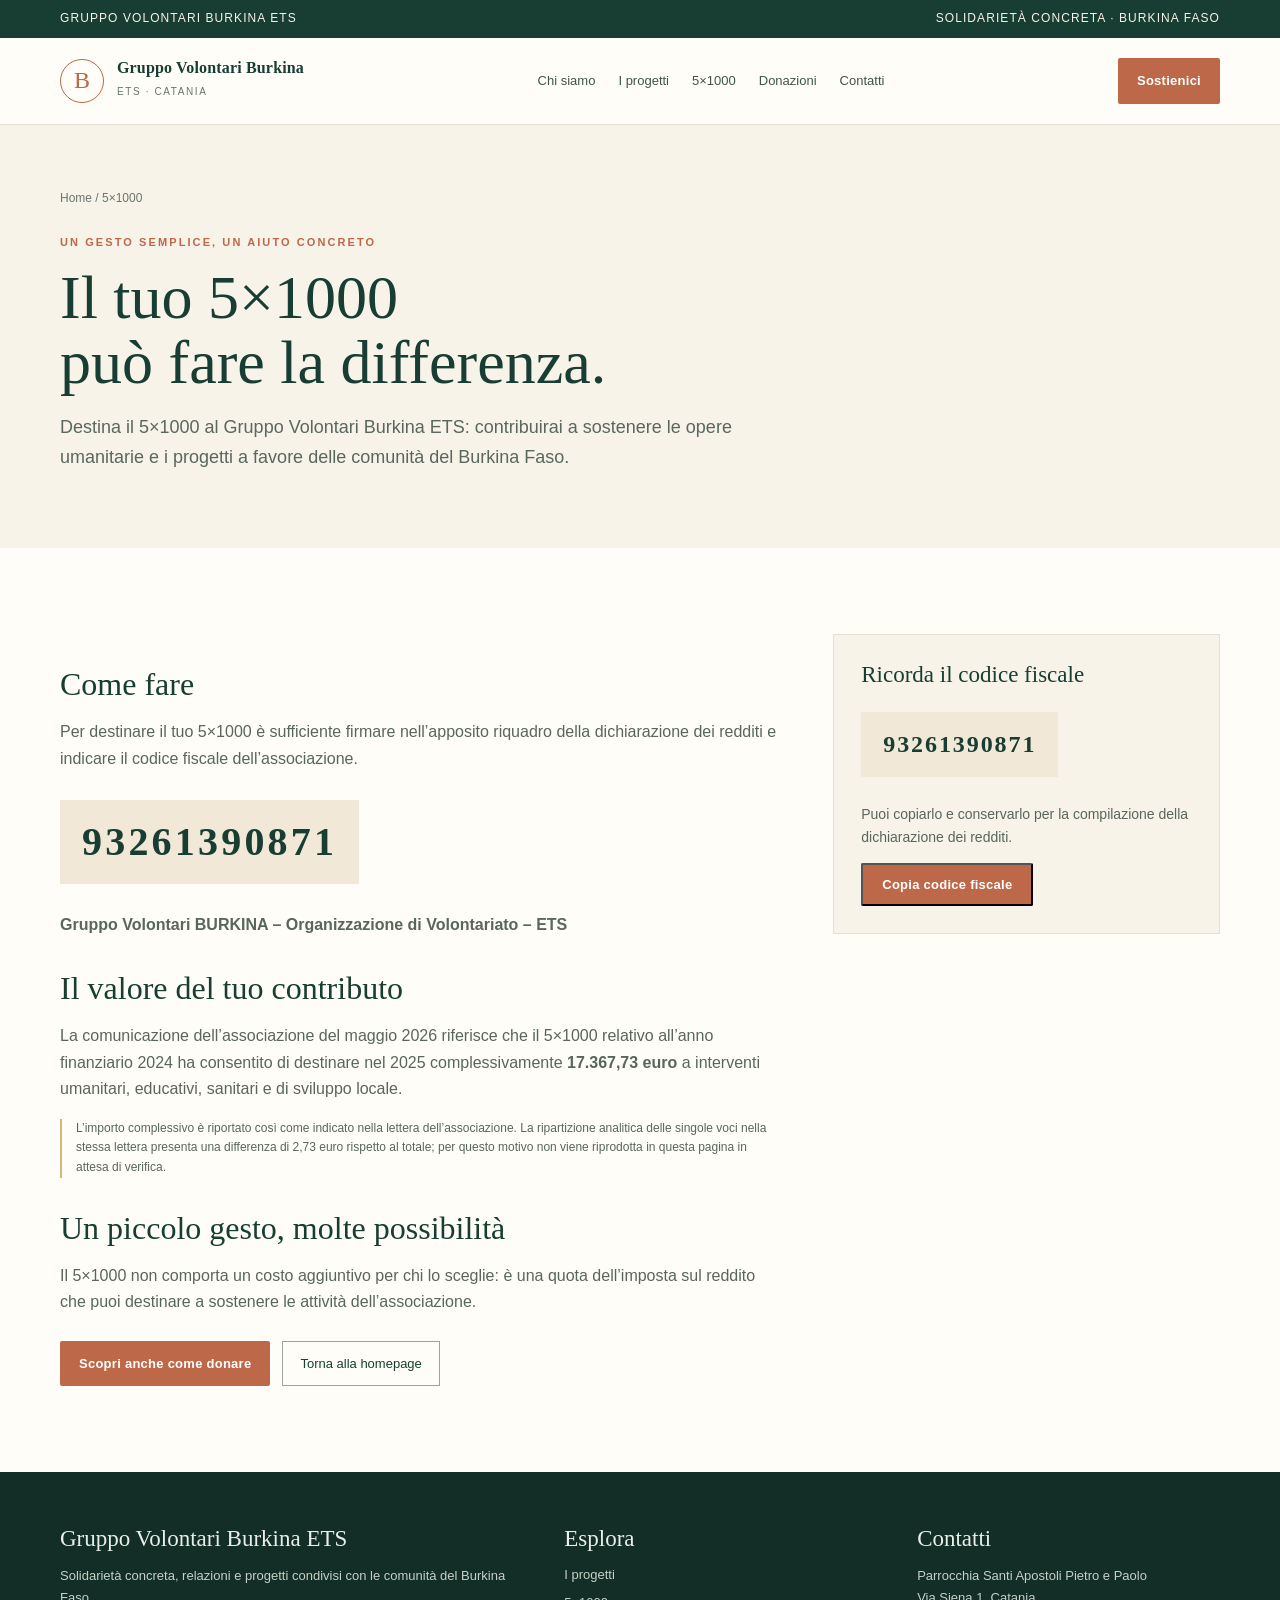
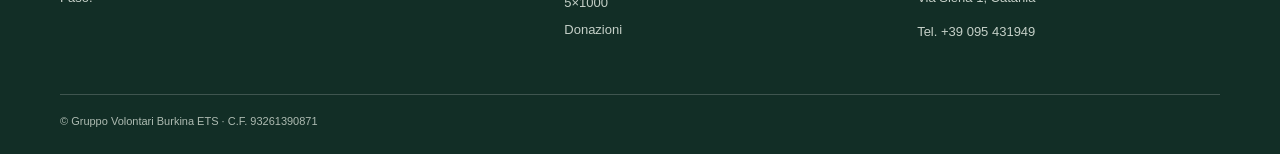
==== 5x1000.html @ f5c0a06c "Add files via upload" ====
<!doctype html><html lang="it"><head><meta charset="utf-8"><meta name="viewport" content="width=device-width, initial-scale=1"><title>5×1000 | Gruppo Volontari Burkina ETS</title><meta name="description" content="Destina il tuo 5×1000 al Gruppo Volontari Burkina ETS."><link rel="stylesheet" href="style.css"></head><body><div class="topline"><div class="wrap"><span>Gruppo Volontari Burkina ETS</span><span>Solidarietà concreta · Burkina Faso</span></div></div><header><div class="wrap nav"><a class="brand" href="index.html"><span class="mark">B</span><span><strong>Gruppo Volontari Burkina</strong><small>ETS · Catania</small></span></a><nav><a href="index.html#chi-siamo">Chi siamo</a><a href="index.html#progetti">I progetti</a><a href="5x1000.html">5×1000</a><a href="donazioni.html">Donazioni</a><a href="index.html#contatti">Contatti</a></nav><a class="nav-cta" href="donazioni.html">Sostienici</a></div></header><main><section class="page-hero"><div class="wrap"><div class="breadcrumb"><a href="index.html">Home</a> / 5×1000</div><div class="eyebrow">Un gesto semplice, un aiuto concreto</div><h1>Il tuo 5×1000<br>può fare la differenza.</h1><p>Destina il 5×1000 al Gruppo Volontari Burkina ETS: contribuirai a sostenere le opere umanitarie e i progetti a favore delle comunità del Burkina Faso.</p></div></section><section class="section"><div class="wrap content-grid"><article class="prose"><h2>Come fare</h2><p>Per destinare il tuo 5×1000 è sufficiente firmare nell’apposito riquadro della dichiarazione dei redditi e indicare il codice fiscale dell’associazione.</p><div class="tax-code">93261390871</div><p><strong>Gruppo Volontari BURKINA – Organizzazione di Volontariato – ETS</strong></p><h2>Il valore del tuo contributo</h2><p>La comunicazione dell’associazione del maggio 2026 riferisce che il 5×1000 relativo all’anno finanziario 2024 ha consentito di destinare nel 2025 complessivamente <strong>17.367,73 euro</strong> a interventi umanitari, educativi, sanitari e di sviluppo locale.</p><p class="notice">L’importo complessivo è riportato così come indicato nella lettera dell’associazione. La ripartizione analitica delle singole voci nella stessa lettera presenta una differenza di 2,73 euro rispetto al totale; per questo motivo non viene riprodotta in questa pagina in attesa di verifica.</p><h2>Un piccolo gesto, molte possibilità</h2><p>Il 5×1000 non comporta un costo aggiuntivo per chi lo sceglie: è una quota dell’imposta sul reddito che puoi destinare a sostenere le attività dell’associazione.</p><div class="action-row"><a class="btn" href="donazioni.html">Scopri anche come donare</a><a class="btn-outline" href="index.html">Torna alla homepage</a></div></article><aside class="sidebox"><h3>Ricorda il codice fiscale</h3><div class="tax-code" style="font-size:24px">93261390871</div><p>Puoi copiarlo e conservarlo per la compilazione della dichiarazione dei redditi.</p><button class="btn" onclick="navigator.clipboard.writeText('93261390871')">Copia codice fiscale</button></aside></div></section></main><footer><div class="wrap"><div class="foot-grid"><div><div class="foot-title">Gruppo Volontari Burkina ETS</div><p>Solidarietà concreta, relazioni e progetti condivisi con le comunità del Burkina Faso.</p></div><div><div class="foot-title">Esplora</div><a href="index.html#progetti">I progetti</a><a href="5x1000.html">5×1000</a><a href="donazioni.html">Donazioni</a></div><div><div class="foot-title">Contatti</div><p>Parrocchia Santi Apostoli Pietro e Paolo<br>Via Siena 1, Catania</p><p>Tel. +39 095 431949</p></div></div><div class="copyright">© Gruppo Volontari Burkina ETS · C.F. 93261390871</div></div></footer></body></html>
---- style.css ----
:root{--green:#183d32;--green2:#2f5b49;--cream:#f7f3e9;--paper:#fffdf8;--rust:#bd6848;--gold:#d8b879;--ink:#23332c;--muted:#68766d;--line:#e5e0d4;--max:1160px}
*{box-sizing:border-box}html{scroll-behavior:smooth}body{margin:0;background:var(--paper);color:var(--ink);font:16px/1.65 'Avenir Next',Avenir,'Segoe UI',sans-serif}a{color:inherit;text-decoration:none}.wrap{width:min(var(--max),calc(100% - 48px));margin:auto}
.topline{background:var(--green);color:#f8f2e6;font-size:12px;letter-spacing:.09em;text-transform:uppercase;padding:9px 0}.topline .wrap{display:flex;justify-content:space-between;gap:18px}
header{background:var(--paper);position:sticky;top:0;z-index:10;border-bottom:1px solid var(--line)}.nav{height:86px;display:flex;align-items:center;justify-content:space-between;gap:25px}.brand{display:flex;align-items:center;gap:13px}.mark{width:44px;height:44px;border:1px solid var(--rust);border-radius:50%;display:grid;place-items:center;color:var(--rust);font-family:Georgia,serif;font-size:24px}.brand strong{display:block;font:700 16px/1.2 Georgia,serif;letter-spacing:.01em;color:var(--green)}.brand small{font-size:10px;letter-spacing:.16em;text-transform:uppercase;color:var(--muted)}nav{display:flex;align-items:center;gap:23px;font-size:13px;color:#40554a}nav a:hover{color:var(--rust)}.nav-cta,.btn{display:inline-flex;align-items:center;justify-content:center;background:var(--rust);color:white;padding:12px 19px;border-radius:2px;font-size:13px;font-weight:650;letter-spacing:.02em}.nav-cta:hover,.btn:hover{background:#9f5237}
.hero{background:var(--cream);padding:64px 0 72px;overflow:hidden}.hero-grid{display:grid;grid-template-columns:1.03fr .97fr;gap:58px;align-items:center}.eyebrow{font-size:11px;letter-spacing:.19em;text-transform:uppercase;color:var(--rust);font-weight:700}.hero h1{font:500 clamp(42px,5.2vw,70px)/1.04 Georgia,serif;color:var(--green);letter-spacing:-.035em;margin:18px 0 22px}.hero h1 em{font-weight:400;color:var(--rust)}.hero p{font-size:17px;max-width:520px;color:#536258;margin:0 0 28px}.hero-actions{display:flex;gap:12px;align-items:center;flex-wrap:wrap}.btn-outline{display:inline-flex;padding:11px 17px;border:1px solid #9aa69b;color:var(--green);font-size:13px}.visual{position:relative;min-height:420px;background:#e8dfcb;display:flex;align-items:center;justify-content:center;overflow:hidden}.visual:before{content:"";position:absolute;inset:0;background:linear-gradient(135deg,rgba(24,61,50,.15),transparent 55%),radial-gradient(ellipse at 70% 25%,#d6b78b 0 12%,transparent 13%),linear-gradient(155deg,#d9c6a4,#b9c2a5 55%,#8c9b7c)}.photo-note{position:relative;z-index:1;background:rgba(255,253,248,.91);padding:17px 21px;max-width:260px;text-align:center;color:var(--green);box-shadow:0 12px 40px #203b2b20}.photo-note b{display:block;font:500 19px Georgia,serif;margin-bottom:5px}.photo-note span{font-size:11px;color:var(--muted)}
.section{padding:86px 0}.section-head{max-width:680px;margin-bottom:38px}.section-head h2{font:500 clamp(32px,4vw,48px)/1.1 Georgia,serif;color:var(--green);margin:12px 0}.section-head p{color:var(--muted);margin:0}.intro{display:grid;grid-template-columns:.8fr 1.2fr;gap:70px;align-items:start}.intro-quote{font:italic 25px/1.35 Georgia,serif;color:var(--rust);border-left:2px solid var(--gold);padding-left:23px}.intro-copy p{margin-top:0;color:#59675e}
.projects{background:var(--cream)}.cards{display:grid;grid-template-columns:repeat(3,1fr);gap:18px}.project{background:var(--paper);border:1px solid var(--line)}.project-img{height:185px;display:grid;place-items:center;background:linear-gradient(135deg,#e4d8c2,#c5cdb6);position:relative;color:#425a4b}.project-img.alt{background:linear-gradient(135deg,#d7c5ad,#b5c4bd)}.project-img.warm{background:linear-gradient(135deg,#e7d4b7,#c99b79)}.project-img span{font-size:11px;letter-spacing:.1em;text-transform:uppercase;background:#fffdf0d9;padding:9px 13px}.project-body{padding:22px 23px 25px}.project-body h3{font:500 23px Georgia,serif;color:var(--green);margin:0 0 9px}.project-body p{font-size:14px;color:var(--muted);margin:0 0 15px}.more{font-size:12px;color:var(--rust);font-weight:700;letter-spacing:.05em;text-transform:uppercase}
.impact{background:var(--green);color:#f8f3e9;padding:70px 0}.impact h2{font:500 40px/1.1 Georgia,serif;margin:10px 0 32px}.stats{display:grid;grid-template-columns:repeat(4,1fr);gap:22px}.stat{border-top:1px solid #ffffff55;padding-top:18px}.stat strong{font:500 45px Georgia,serif;color:#e5c58a;display:block}.stat span{font-size:13px;color:#e2e7df}
.story-grid{display:grid;grid-template-columns:1fr 1fr;gap:24px}.story-photo{min-height:280px;background:linear-gradient(135deg,#d7c6a8,#9eaa8f);display:grid;place-items:center}.story-photo span{background:#fffdf0e8;padding:10px 14px;font-size:11px;letter-spacing:.1em;text-transform:uppercase}.story-text{padding:25px 0}.story-text h3{font:500 29px Georgia,serif;color:var(--green);margin:8px 0 13px}.story-text p{color:var(--muted)}
.help{background:#f2e8d8}.help-grid{display:grid;grid-template-columns:1fr .8fr;gap:60px;align-items:center}.help h2{font:500 43px/1.08 Georgia,serif;color:var(--green);margin:12px 0}.help p{color:#58655d}.help-panel{background:var(--paper);padding:28px;border:1px solid #e2d6c4}.help-panel h3{font:500 23px Georgia,serif;color:var(--green);margin:0 0 12px}.help-panel p{font-size:14px}
footer{background:#122e26;color:#e8eee8;padding:54px 0 24px}.foot-grid{display:grid;grid-template-columns:1.2fr .8fr .8fr;gap:50px}.foot-title{font:500 23px Georgia,serif;margin-bottom:12px}.foot-grid p,.foot-grid a{font-size:13px;color:#c5d0c8}.foot-grid a{display:block;margin:6px 0}.copyright{border-top:1px solid #ffffff30;margin-top:38px;padding-top:17px;font-size:11px;color:#aebbb2}
@media(max-width:850px){nav{display:none}.hero-grid,.intro,.help-grid{grid-template-columns:1fr;gap:35px}.visual{min-height:300px}.cards{grid-template-columns:repeat(2,1fr)}.stats{grid-template-columns:repeat(2,1fr)}.foot-grid{grid-template-columns:1fr 1fr}}
@media(max-width:560px){.wrap{width:min(var(--max),calc(100% - 32px))}.topline .wrap{font-size:10px}.nav{height:72px}.hero{padding:46px 0}.hero h1{font-size:44px}.section{padding:60px 0}.cards{grid-template-columns:1fr}.project-img{height:165px}.stats{gap:20px}.stat strong{font-size:37px}.story-grid{grid-template-columns:1fr}.story-photo{min-height:210px}.foot-grid{grid-template-columns:1fr;gap:25px}}

/* Pagine di approfondimento e donazioni */
.page-hero{background:var(--cream);padding:64px 0 58px}.page-hero h1{font:500 clamp(40px,5vw,62px)/1.05 Georgia,serif;color:var(--green);margin:14px 0}.page-hero p{max-width:760px;color:#59675e;font-size:18px}.breadcrumb{font-size:12px;color:var(--muted);margin-bottom:24px}.content-grid{display:grid;grid-template-columns:1.3fr .7fr;gap:55px;align-items:start}.prose h2{font:500 32px Georgia,serif;color:var(--green);margin:32px 0 12px}.prose p,.prose li{color:#58665d}.sidebox{background:var(--cream);padding:27px;border:1px solid var(--line)}.sidebox h3{font:500 23px Georgia,serif;color:var(--green);margin:0 0 12px}.sidebox p{font-size:14px;color:#58665d}.bank{background:white;border:1px solid var(--line);padding:18px;margin:14px 0;overflow-wrap:anywhere}.bank strong{display:block;color:var(--green);margin-bottom:5px}.bank code{font-size:14px;color:#293b31}.copy-note{font-size:12px;color:var(--muted)}.action-row{display:flex;gap:12px;flex-wrap:wrap;margin-top:25px}.contact-list p{margin:8px 0}.contact-list a{color:var(--rust);font-weight:650}.tax-code{font:600 clamp(28px,4vw,40px)/1.2 Georgia,serif;letter-spacing:.08em;color:var(--green);background:#f2e8d8;padding:18px 22px;display:inline-block;margin:12px 0}.notice{font-size:12px;color:var(--muted);border-left:2px solid var(--gold);padding-left:14px}.detail-photo{min-height:250px;background:linear-gradient(135deg,#e4d8c2,#b8c6b5);display:grid;place-items:center;margin:25px 0}.detail-photo span{background:#fffdf0e8;padding:10px 14px;font-size:11px;letter-spacing:.1em;text-transform:uppercase}@media(max-width:850px){.content-grid{grid-template-columns:1fr;gap:25px}}
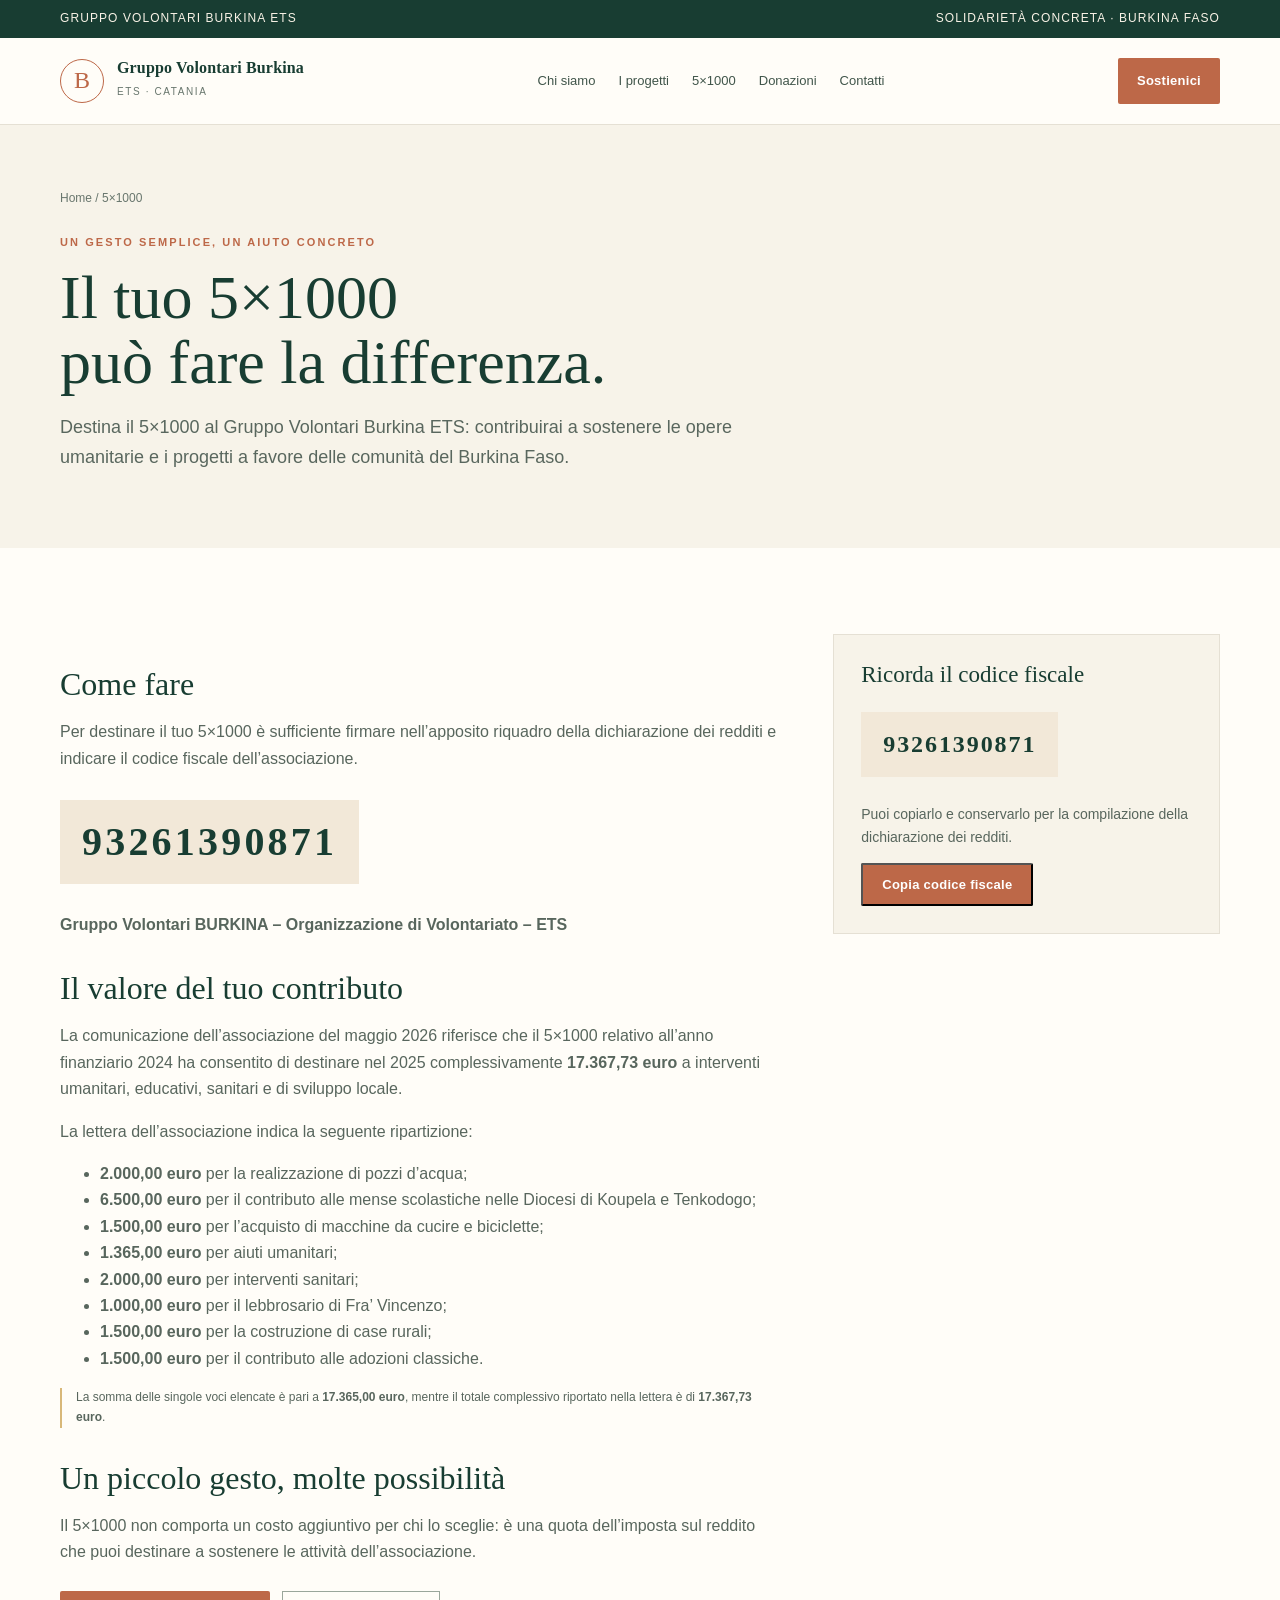
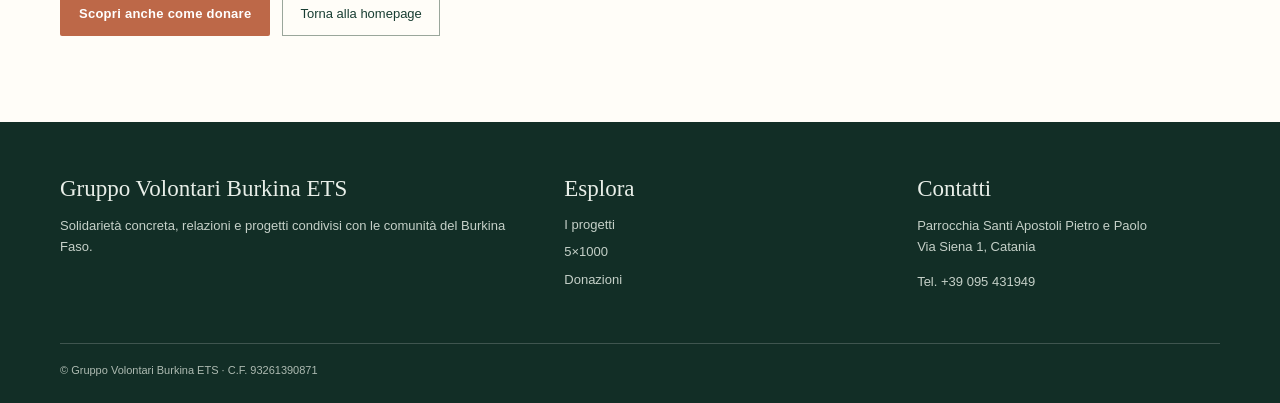
==== commit ad1fd0db: "Add detailed 5x1000 fund allocation" ====
--- a/5x1000.html
+++ b/5x1000.html
@@ -1 +1,12 @@
-<!doctype html><html lang="it"><head><meta charset="utf-8"><meta name="viewport" content="width=device-width, initial-scale=1"><title>5×1000 | Gruppo Volontari Burkina ETS</title><meta name="description" content="Destina il tuo 5×1000 al Gruppo Volontari Burkina ETS."><link rel="stylesheet" href="style.css"></head><body><div class="topline"><div class="wrap"><span>Gruppo Volontari Burkina ETS</span><span>Solidarietà concreta · Burkina Faso</span></div></div><header><div class="wrap nav"><a class="brand" href="index.html"><span class="mark">B</span><span><strong>Gruppo Volontari Burkina</strong><small>ETS · Catania</small></span></a><nav><a href="index.html#chi-siamo">Chi siamo</a><a href="index.html#progetti">I progetti</a><a href="5x1000.html">5×1000</a><a href="donazioni.html">Donazioni</a><a href="index.html#contatti">Contatti</a></nav><a class="nav-cta" href="donazioni.html">Sostienici</a></div></header><main><section class="page-hero"><div class="wrap"><div class="breadcrumb"><a href="index.html">Home</a> / 5×1000</div><div class="eyebrow">Un gesto semplice, un aiuto concreto</div><h1>Il tuo 5×1000<br>può fare la differenza.</h1><p>Destina il 5×1000 al Gruppo Volontari Burkina ETS: contribuirai a sostenere le opere umanitarie e i progetti a favore delle comunità del Burkina Faso.</p></div></section><section class="section"><div class="wrap content-grid"><article class="prose"><h2>Come fare</h2><p>Per destinare il tuo 5×1000 è sufficiente firmare nell’apposito riquadro della dichiarazione dei redditi e indicare il codice fiscale dell’associazione.</p><div class="tax-code">93261390871</div><p><strong>Gruppo Volontari BURKINA – Organizzazione di Volontariato – ETS</strong></p><h2>Il valore del tuo contributo</h2><p>La comunicazione dell’associazione del maggio 2026 riferisce che il 5×1000 relativo all’anno finanziario 2024 ha consentito di destinare nel 2025 complessivamente <strong>17.367,73 euro</strong> a interventi umanitari, educativi, sanitari e di sviluppo locale.</p><p class="notice">L’importo complessivo è riportato così come indicato nella lettera dell’associazione. La ripartizione analitica delle singole voci nella stessa lettera presenta una differenza di 2,73 euro rispetto al totale; per questo motivo non viene riprodotta in questa pagina in attesa di verifica.</p><h2>Un piccolo gesto, molte possibilità</h2><p>Il 5×1000 non comporta un costo aggiuntivo per chi lo sceglie: è una quota dell’imposta sul reddito che puoi destinare a sostenere le attività dell’associazione.</p><div class="action-row"><a class="btn" href="donazioni.html">Scopri anche come donare</a><a class="btn-outline" href="index.html">Torna alla homepage</a></div></article><aside class="sidebox"><h3>Ricorda il codice fiscale</h3><div class="tax-code" style="font-size:24px">93261390871</div><p>Puoi copiarlo e conservarlo per la compilazione della dichiarazione dei redditi.</p><button class="btn" onclick="navigator.clipboard.writeText('93261390871')">Copia codice fiscale</button></aside></div></section></main><footer><div class="wrap"><div class="foot-grid"><div><div class="foot-title">Gruppo Volontari Burkina ETS</div><p>Solidarietà concreta, relazioni e progetti condivisi con le comunità del Burkina Faso.</p></div><div><div class="foot-title">Esplora</div><a href="index.html#progetti">I progetti</a><a href="5x1000.html">5×1000</a><a href="donazioni.html">Donazioni</a></div><div><div class="foot-title">Contatti</div><p>Parrocchia Santi Apostoli Pietro e Paolo<br>Via Siena 1, Catania</p><p>Tel. +39 095 431949</p></div></div><div class="copyright">© Gruppo Volontari Burkina ETS · C.F. 93261390871</div></div></footer></body></html>+<!doctype html><html lang="it"><head><meta charset="utf-8"><meta name="viewport" content="width=device-width, initial-scale=1"><title>5×1000 | Gruppo Volontari Burkina ETS</title><meta name="description" content="Destina il tuo 5×1000 al Gruppo Volontari Burkina ETS."><link rel="stylesheet" href="style.css"></head><body><div class="topline"><div class="wrap"><span>Gruppo Volontari Burkina ETS</span><span>Solidarietà concreta · Burkina Faso</span></div></div><header><div class="wrap nav"><a class="brand" href="index.html"><span class="mark">B</span><span><strong>Gruppo Volontari Burkina</strong><small>ETS · Catania</small></span></a><nav><a href="index.html#chi-siamo">Chi siamo</a><a href="index.html#progetti">I progetti</a><a href="5x1000.html">5×1000</a><a href="donazioni.html">Donazioni</a><a href="index.html#contatti">Contatti</a></nav><a class="nav-cta" href="donazioni.html">Sostienici</a></div></header><main><section class="page-hero"><div class="wrap"><div class="breadcrumb"><a href="index.html">Home</a> / 5×1000</div><div class="eyebrow">Un gesto semplice, un aiuto concreto</div><h1>Il tuo 5×1000<br>può fare la differenza.</h1><p>Destina il 5×1000 al Gruppo Volontari Burkina ETS: contribuirai a sostenere le opere umanitarie e i progetti a favore delle comunità del Burkina Faso.</p></div></section><section class="section"><div class="wrap content-grid"><article class="prose"><h2>Come fare</h2><p>Per destinare il tuo 5×1000 è sufficiente firmare nell’apposito riquadro della dichiarazione dei redditi e indicare il codice fiscale dell’associazione.</p><div class="tax-code">93261390871</div><p><strong>Gruppo Volontari BURKINA – Organizzazione di Volontariato – ETS</strong></p><h2>Il valore del tuo contributo</h2><p>La comunicazione dell’associazione del maggio 2026 riferisce che il 5×1000 relativo all’anno finanziario 2024 ha consentito di destinare nel 2025 complessivamente <strong>17.367,73 euro</strong> a interventi umanitari, educativi, sanitari e di sviluppo locale.</p><p>La lettera dell’associazione indica la seguente ripartizione:</p>
+<ul>
+<li><strong>2.000,00 euro</strong> per la realizzazione di pozzi d’acqua;</li>
+<li><strong>6.500,00 euro</strong> per il contributo alle mense scolastiche nelle Diocesi di Koupela e Tenkodogo;</li>
+<li><strong>1.500,00 euro</strong> per l’acquisto di macchine da cucire e biciclette;</li>
+<li><strong>1.365,00 euro</strong> per aiuti umanitari;</li>
+<li><strong>2.000,00 euro</strong> per interventi sanitari;</li>
+<li><strong>1.000,00 euro</strong> per il lebbrosario di Fra’ Vincenzo;</li>
+<li><strong>1.500,00 euro</strong> per la costruzione di case rurali;</li>
+<li><strong>1.500,00 euro</strong> per il contributo alle adozioni classiche.</li>
+</ul>
+<p class="notice">La somma delle singole voci elencate è pari a <strong>17.365,00 euro</strong>, mentre il totale complessivo riportato nella lettera è di <strong>17.367,73 euro</strong>.</p><h2>Un piccolo gesto, molte possibilità</h2><p>Il 5×1000 non comporta un costo aggiuntivo per chi lo sceglie: è una quota dell’imposta sul reddito che puoi destinare a sostenere le attività dell’associazione.</p><div class="action-row"><a class="btn" href="donazioni.html">Scopri anche come donare</a><a class="btn-outline" href="index.html">Torna alla homepage</a></div></article><aside class="sidebox"><h3>Ricorda il codice fiscale</h3><div class="tax-code" style="font-size:24px">93261390871</div><p>Puoi copiarlo e conservarlo per la compilazione della dichiarazione dei redditi.</p><button class="btn" onclick="navigator.clipboard.writeText('93261390871')">Copia codice fiscale</button></aside></div></section></main><footer><div class="wrap"><div class="foot-grid"><div><div class="foot-title">Gruppo Volontari Burkina ETS</div><p>Solidarietà concreta, relazioni e progetti condivisi con le comunità del Burkina Faso.</p></div><div><div class="foot-title">Esplora</div><a href="index.html#progetti">I progetti</a><a href="5x1000.html">5×1000</a><a href="donazioni.html">Donazioni</a></div><div><div class="foot-title">Contatti</div><p>Parrocchia Santi Apostoli Pietro e Paolo<br>Via Siena 1, Catania</p><p>Tel. +39 095 431949</p></div></div><div class="copyright">© Gruppo Volontari Burkina ETS · C.F. 93261390871</div></div></footer></body></html>
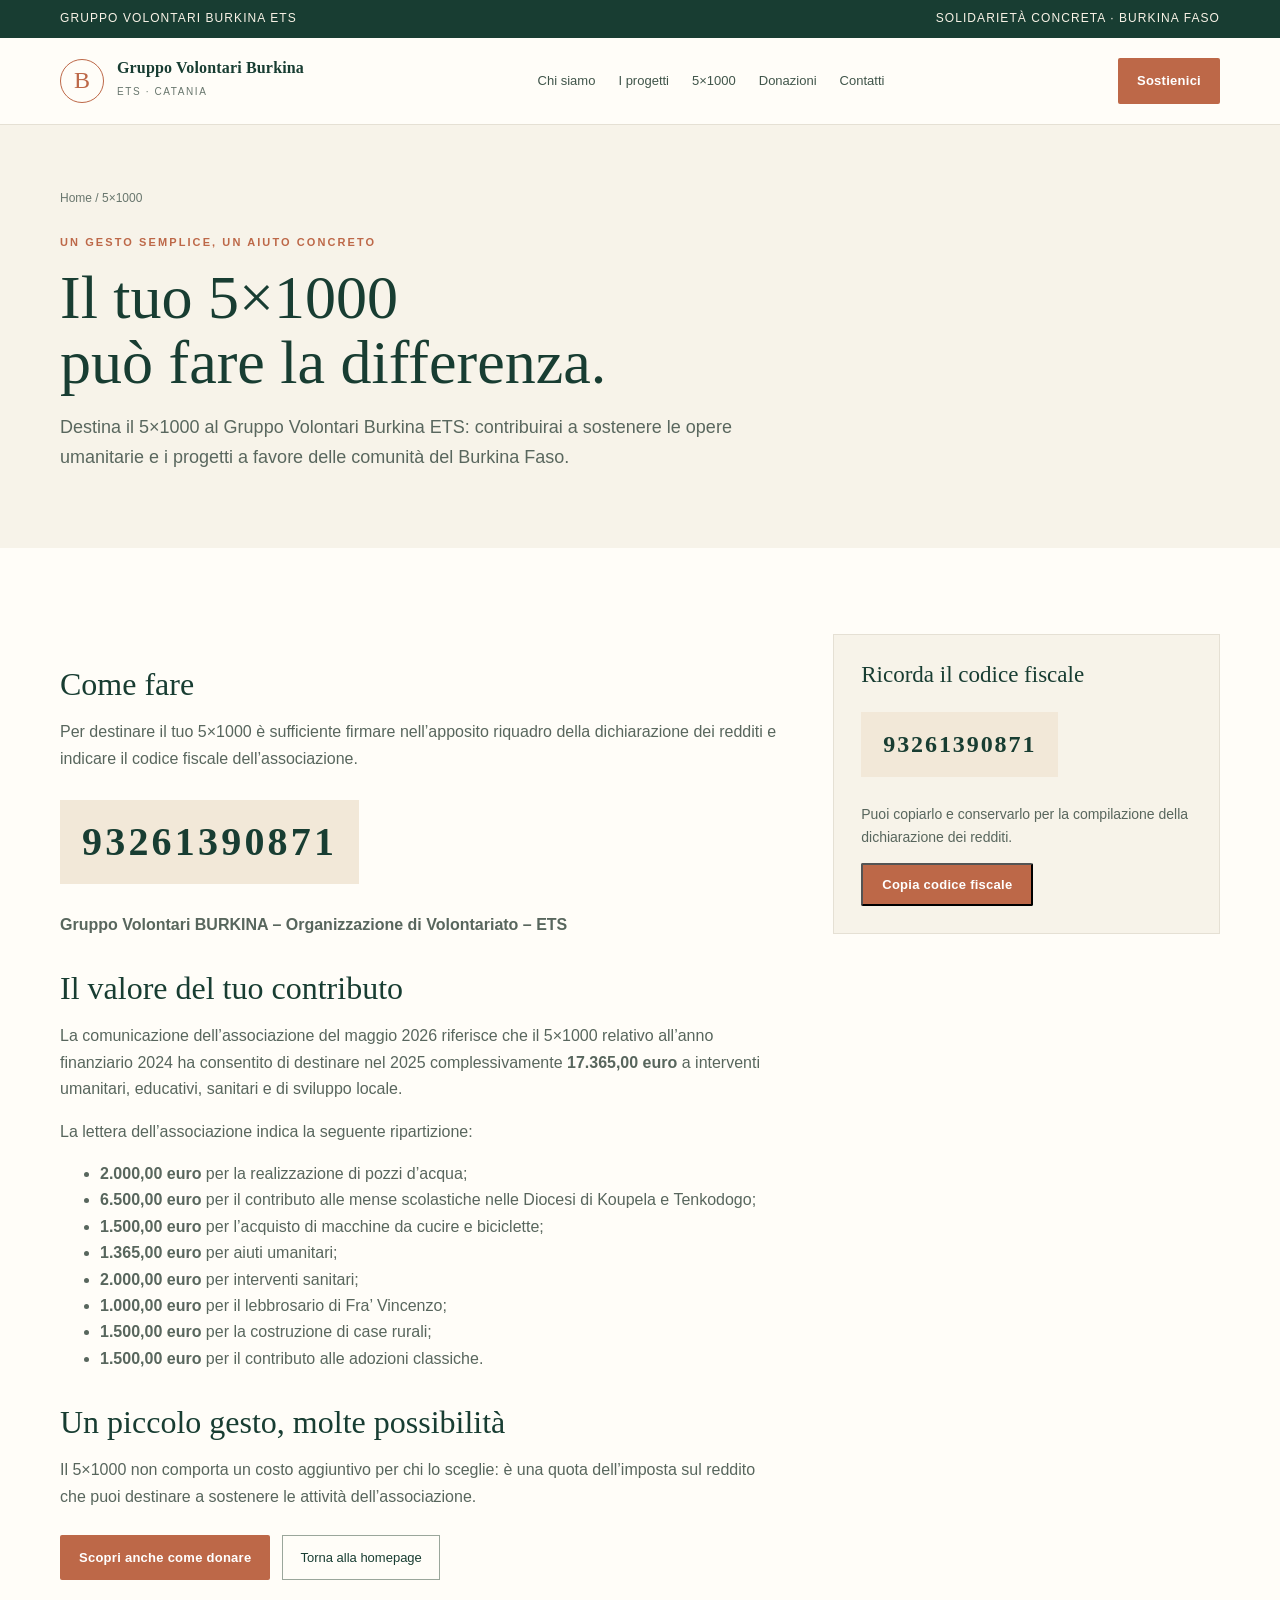
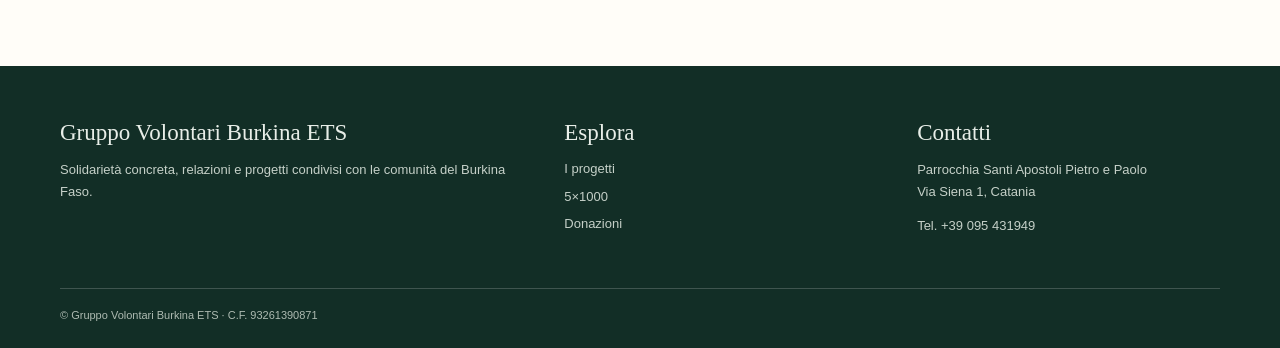
==== commit 20f6d213: "Update 5x1000 total and remove explanatory note" ====
--- a/5x1000.html
+++ b/5x1000.html
@@ -1,4 +1,4 @@
-<!doctype html><html lang="it"><head><meta charset="utf-8"><meta name="viewport" content="width=device-width, initial-scale=1"><title>5×1000 | Gruppo Volontari Burkina ETS</title><meta name="description" content="Destina il tuo 5×1000 al Gruppo Volontari Burkina ETS."><link rel="stylesheet" href="style.css"></head><body><div class="topline"><div class="wrap"><span>Gruppo Volontari Burkina ETS</span><span>Solidarietà concreta · Burkina Faso</span></div></div><header><div class="wrap nav"><a class="brand" href="index.html"><span class="mark">B</span><span><strong>Gruppo Volontari Burkina</strong><small>ETS · Catania</small></span></a><nav><a href="index.html#chi-siamo">Chi siamo</a><a href="index.html#progetti">I progetti</a><a href="5x1000.html">5×1000</a><a href="donazioni.html">Donazioni</a><a href="index.html#contatti">Contatti</a></nav><a class="nav-cta" href="donazioni.html">Sostienici</a></div></header><main><section class="page-hero"><div class="wrap"><div class="breadcrumb"><a href="index.html">Home</a> / 5×1000</div><div class="eyebrow">Un gesto semplice, un aiuto concreto</div><h1>Il tuo 5×1000<br>può fare la differenza.</h1><p>Destina il 5×1000 al Gruppo Volontari Burkina ETS: contribuirai a sostenere le opere umanitarie e i progetti a favore delle comunità del Burkina Faso.</p></div></section><section class="section"><div class="wrap content-grid"><article class="prose"><h2>Come fare</h2><p>Per destinare il tuo 5×1000 è sufficiente firmare nell’apposito riquadro della dichiarazione dei redditi e indicare il codice fiscale dell’associazione.</p><div class="tax-code">93261390871</div><p><strong>Gruppo Volontari BURKINA – Organizzazione di Volontariato – ETS</strong></p><h2>Il valore del tuo contributo</h2><p>La comunicazione dell’associazione del maggio 2026 riferisce che il 5×1000 relativo all’anno finanziario 2024 ha consentito di destinare nel 2025 complessivamente <strong>17.367,73 euro</strong> a interventi umanitari, educativi, sanitari e di sviluppo locale.</p><p>La lettera dell’associazione indica la seguente ripartizione:</p>
+<!doctype html><html lang="it"><head><meta charset="utf-8"><meta name="viewport" content="width=device-width, initial-scale=1"><title>5×1000 | Gruppo Volontari Burkina ETS</title><meta name="description" content="Destina il tuo 5×1000 al Gruppo Volontari Burkina ETS."><link rel="stylesheet" href="style.css"></head><body><div class="topline"><div class="wrap"><span>Gruppo Volontari Burkina ETS</span><span>Solidarietà concreta · Burkina Faso</span></div></div><header><div class="wrap nav"><a class="brand" href="index.html"><span class="mark">B</span><span><strong>Gruppo Volontari Burkina</strong><small>ETS · Catania</small></span></a><nav><a href="index.html#chi-siamo">Chi siamo</a><a href="index.html#progetti">I progetti</a><a href="5x1000.html">5×1000</a><a href="donazioni.html">Donazioni</a><a href="index.html#contatti">Contatti</a></nav><a class="nav-cta" href="donazioni.html">Sostienici</a></div></header><main><section class="page-hero"><div class="wrap"><div class="breadcrumb"><a href="index.html">Home</a> / 5×1000</div><div class="eyebrow">Un gesto semplice, un aiuto concreto</div><h1>Il tuo 5×1000<br>può fare la differenza.</h1><p>Destina il 5×1000 al Gruppo Volontari Burkina ETS: contribuirai a sostenere le opere umanitarie e i progetti a favore delle comunità del Burkina Faso.</p></div></section><section class="section"><div class="wrap content-grid"><article class="prose"><h2>Come fare</h2><p>Per destinare il tuo 5×1000 è sufficiente firmare nell’apposito riquadro della dichiarazione dei redditi e indicare il codice fiscale dell’associazione.</p><div class="tax-code">93261390871</div><p><strong>Gruppo Volontari BURKINA – Organizzazione di Volontariato – ETS</strong></p><h2>Il valore del tuo contributo</h2><p>La comunicazione dell’associazione del maggio 2026 riferisce che il 5×1000 relativo all’anno finanziario 2024 ha consentito di destinare nel 2025 complessivamente <strong>17.365,00 euro</strong> a interventi umanitari, educativi, sanitari e di sviluppo locale.</p><p>La lettera dell’associazione indica la seguente ripartizione:</p>
 <ul>
 <li><strong>2.000,00 euro</strong> per la realizzazione di pozzi d’acqua;</li>
 <li><strong>6.500,00 euro</strong> per il contributo alle mense scolastiche nelle Diocesi di Koupela e Tenkodogo;</li>
@@ -9,4 +9,4 @@
 <li><strong>1.500,00 euro</strong> per la costruzione di case rurali;</li>
 <li><strong>1.500,00 euro</strong> per il contributo alle adozioni classiche.</li>
 </ul>
-<p class="notice">La somma delle singole voci elencate è pari a <strong>17.365,00 euro</strong>, mentre il totale complessivo riportato nella lettera è di <strong>17.367,73 euro</strong>.</p><h2>Un piccolo gesto, molte possibilità</h2><p>Il 5×1000 non comporta un costo aggiuntivo per chi lo sceglie: è una quota dell’imposta sul reddito che puoi destinare a sostenere le attività dell’associazione.</p><div class="action-row"><a class="btn" href="donazioni.html">Scopri anche come donare</a><a class="btn-outline" href="index.html">Torna alla homepage</a></div></article><aside class="sidebox"><h3>Ricorda il codice fiscale</h3><div class="tax-code" style="font-size:24px">93261390871</div><p>Puoi copiarlo e conservarlo per la compilazione della dichiarazione dei redditi.</p><button class="btn" onclick="navigator.clipboard.writeText('93261390871')">Copia codice fiscale</button></aside></div></section></main><footer><div class="wrap"><div class="foot-grid"><div><div class="foot-title">Gruppo Volontari Burkina ETS</div><p>Solidarietà concreta, relazioni e progetti condivisi con le comunità del Burkina Faso.</p></div><div><div class="foot-title">Esplora</div><a href="index.html#progetti">I progetti</a><a href="5x1000.html">5×1000</a><a href="donazioni.html">Donazioni</a></div><div><div class="foot-title">Contatti</div><p>Parrocchia Santi Apostoli Pietro e Paolo<br>Via Siena 1, Catania</p><p>Tel. +39 095 431949</p></div></div><div class="copyright">© Gruppo Volontari Burkina ETS · C.F. 93261390871</div></div></footer></body></html>+<h2>Un piccolo gesto, molte possibilità</h2><p>Il 5×1000 non comporta un costo aggiuntivo per chi lo sceglie: è una quota dell’imposta sul reddito che puoi destinare a sostenere le attività dell’associazione.</p><div class="action-row"><a class="btn" href="donazioni.html">Scopri anche come donare</a><a class="btn-outline" href="index.html">Torna alla homepage</a></div></article><aside class="sidebox"><h3>Ricorda il codice fiscale</h3><div class="tax-code" style="font-size:24px">93261390871</div><p>Puoi copiarlo e conservarlo per la compilazione della dichiarazione dei redditi.</p><button class="btn" onclick="navigator.clipboard.writeText('93261390871')">Copia codice fiscale</button></aside></div></section></main><footer><div class="wrap"><div class="foot-grid"><div><div class="foot-title">Gruppo Volontari Burkina ETS</div><p>Solidarietà concreta, relazioni e progetti condivisi con le comunità del Burkina Faso.</p></div><div><div class="foot-title">Esplora</div><a href="index.html#progetti">I progetti</a><a href="5x1000.html">5×1000</a><a href="donazioni.html">Donazioni</a></div><div><div class="foot-title">Contatti</div><p>Parrocchia Santi Apostoli Pietro e Paolo<br>Via Siena 1, Catania</p><p>Tel. +39 095 431949</p></div></div><div class="copyright">© Gruppo Volontari Burkina ETS · C.F. 93261390871</div></div></footer></body></html>
